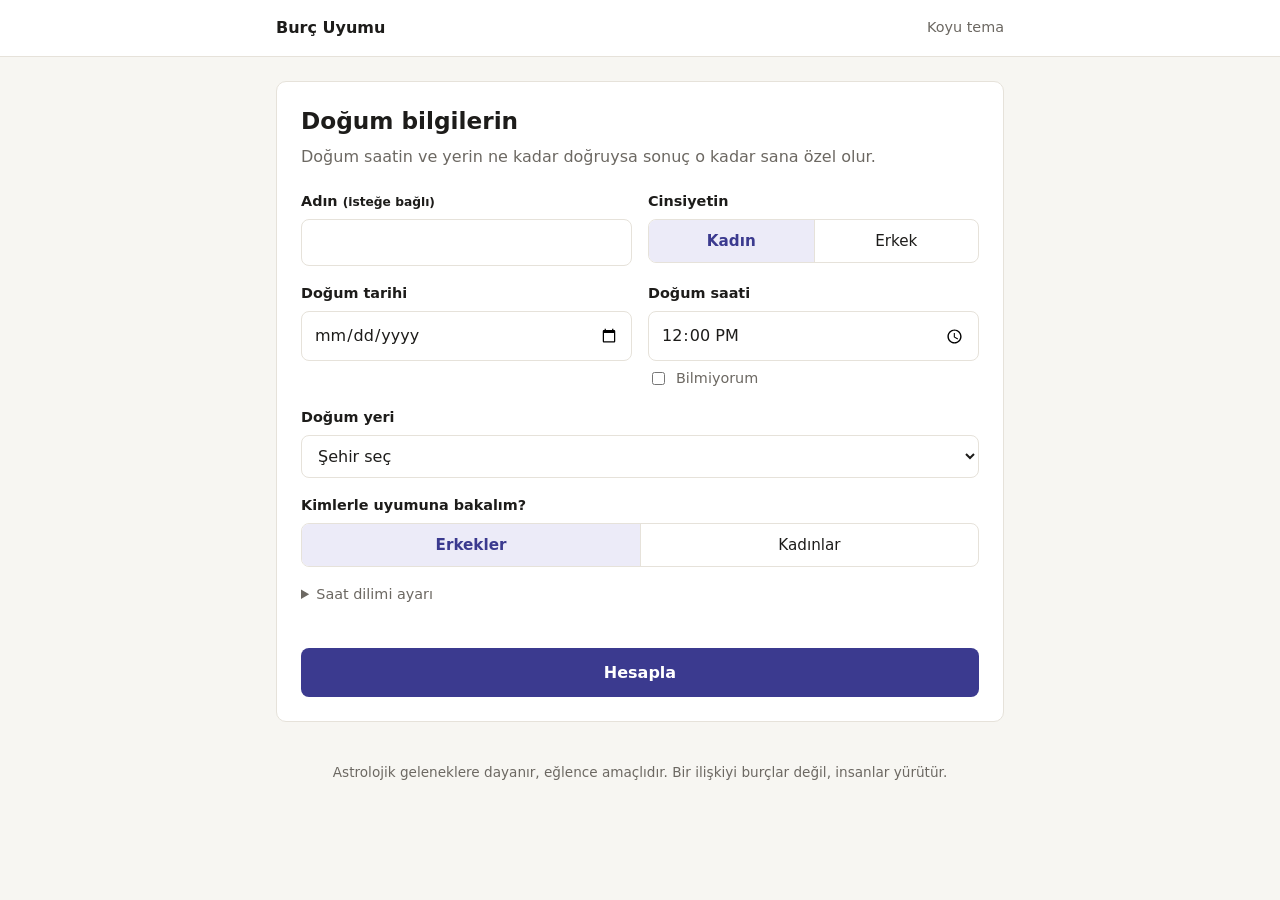
==== index.html @ b4e4d206 "BURÇLAR: davet bağlantısı, paylaşım görseli, çevrem, takvim, harita çizimi ve PWA ekle - Davet bağla" ====
<!DOCTYPE html>
<html lang="tr">
<head>
  <meta charset="UTF-8">
  <meta name="viewport" content="width=device-width, initial-scale=1.0">
  <title>Burç Uyumu</title>
  <meta http-equiv="refresh" content="0; url=BUR%C3%87LAR/">
  <link rel="canonical" href="BUR%C3%87LAR/">
</head>
<body>
  <p><a href="BUR%C3%87LAR/">Burç Uyumu uygulamasını aç</a></p>
</body>
</html>
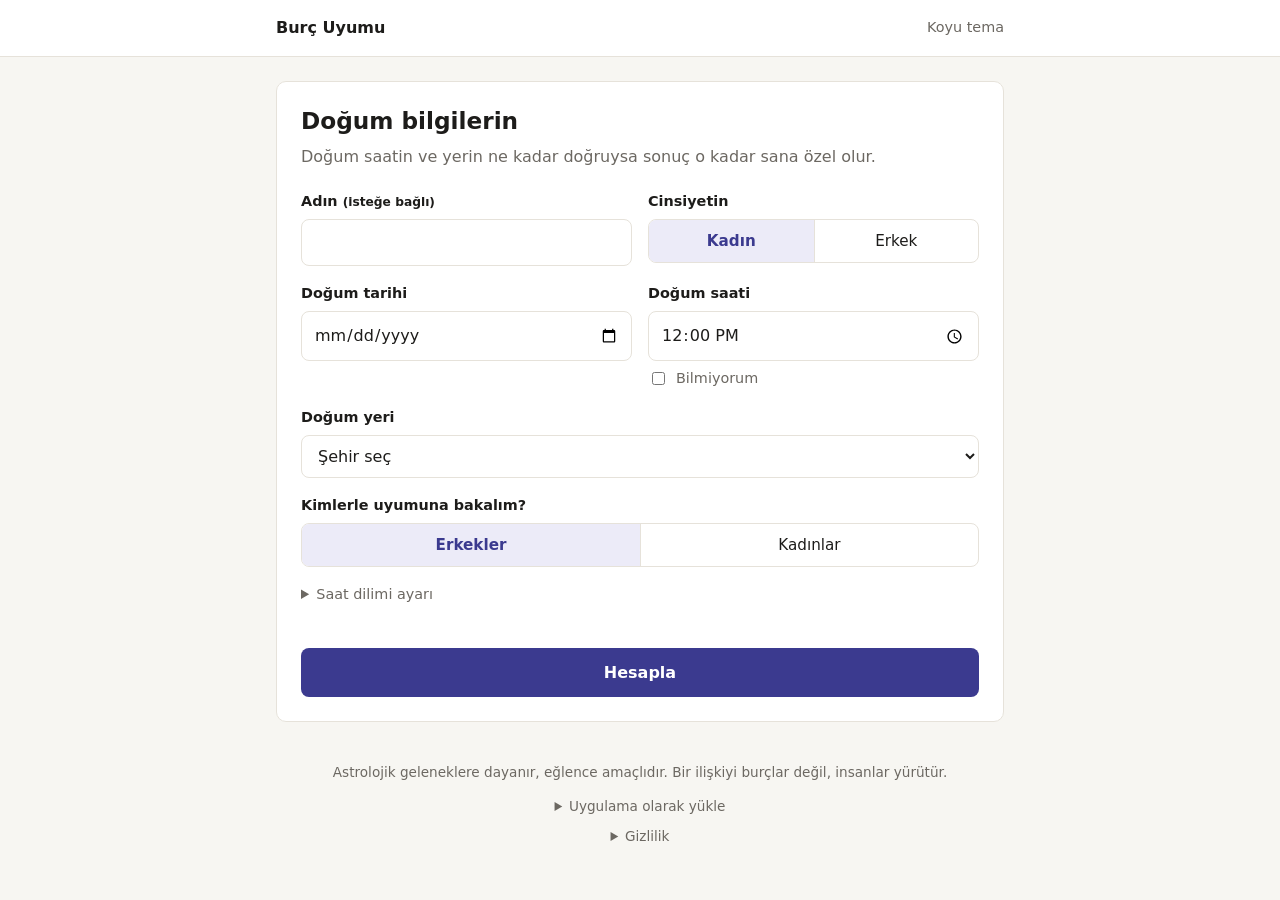
==== commit 3a0334ee: "BURÇLAR: geçiş animasyonları, alt sekme çubuğu ve doğru saat dilimi geçmişi - UTC farkı artık tarayı" ====
--- a/index.html
+++ b/index.html
@@ -6,6 +6,11 @@
   <title>Burç Uyumu</title>
   <meta http-equiv="refresh" content="0; url=BUR%C3%87LAR/">
   <link rel="canonical" href="BUR%C3%87LAR/">
+  <meta name="description" content="Doğum bilgilerine göre sana en uygun burçları sıralar ve aranızdaki uyumu açıklar.">
+  <meta property="og:title" content="Burç Uyumu">
+  <meta property="og:description" content="Doğum bilgilerini gir, sana en uygun burçları ve uyumunu gör.">
+  <meta property="og:image" content="https://yusufaydede142.github.io/yusufaydede142/BUR%C3%87LAR/icons/og.png">
+  <meta name="twitter:card" content="summary_large_image">
 </head>
 <body>
   <p><a href="BUR%C3%87LAR/">Burç Uyumu uygulamasını aç</a></p>
